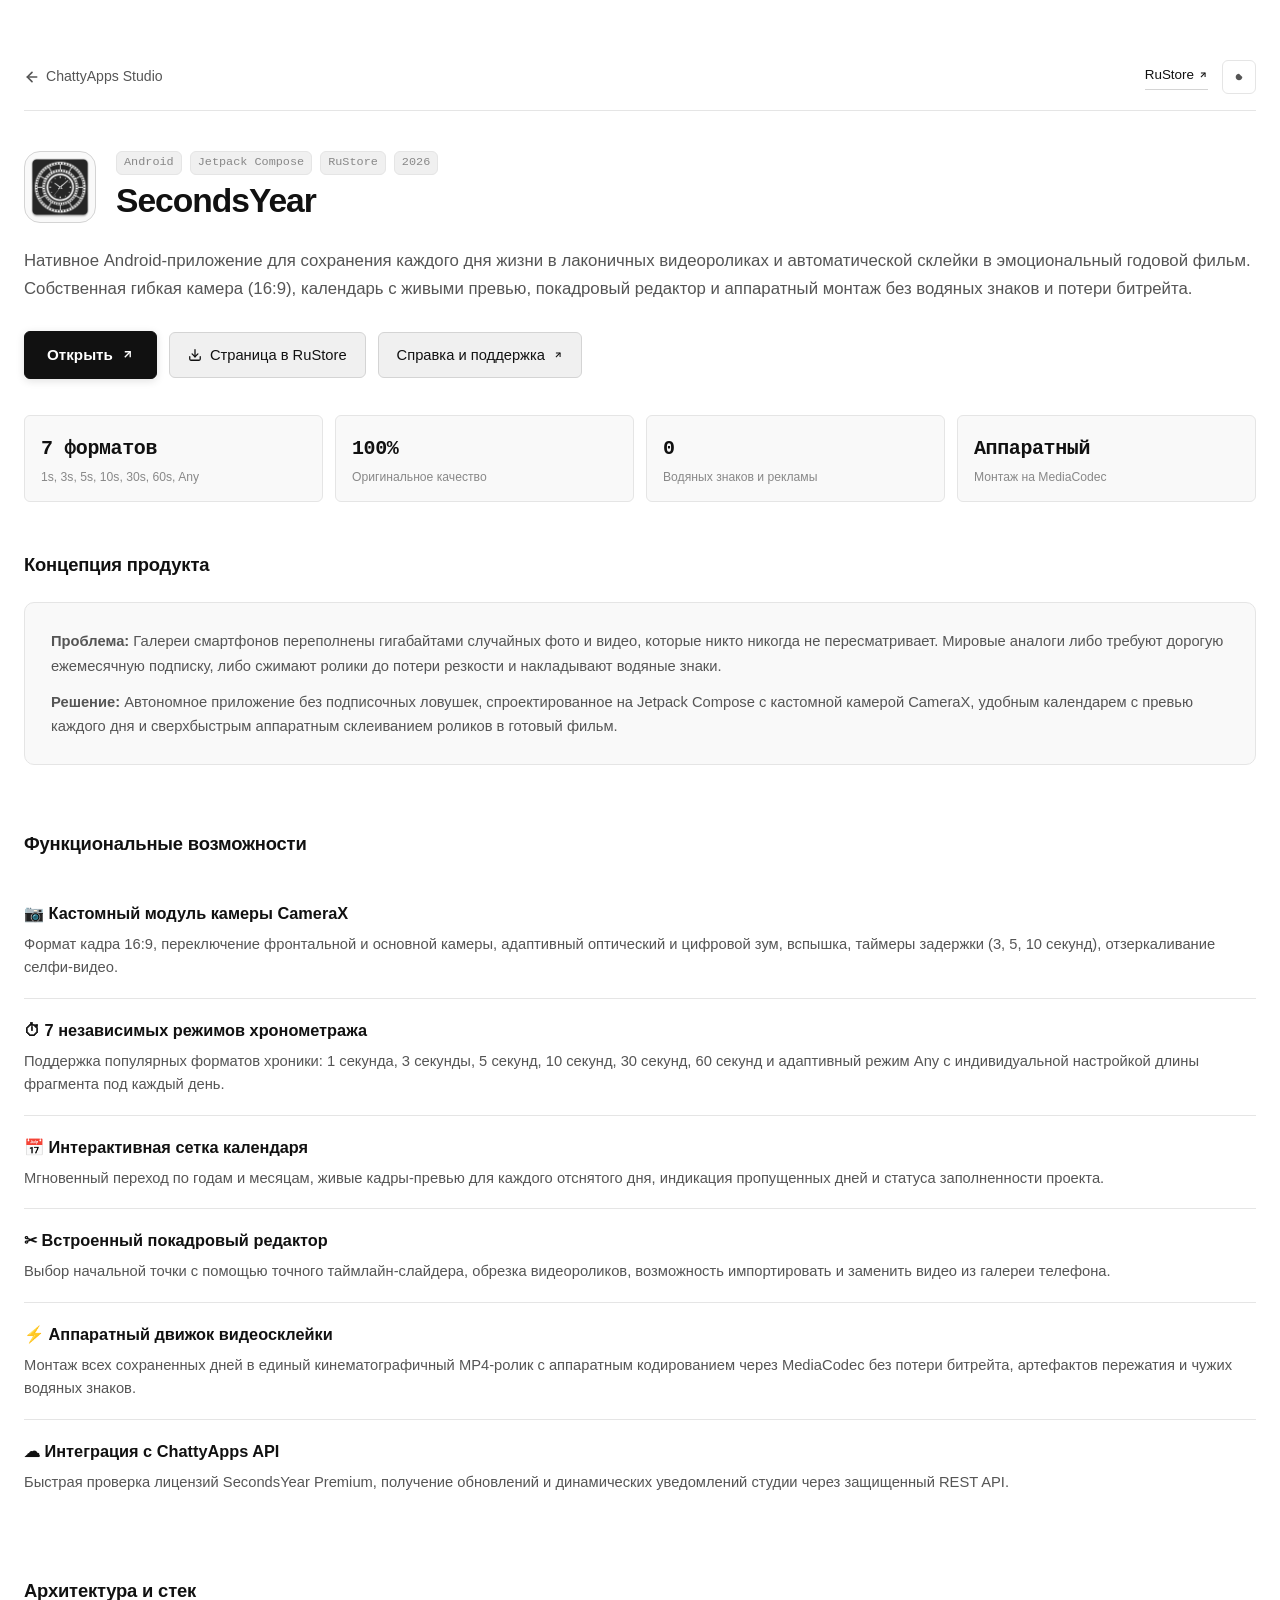
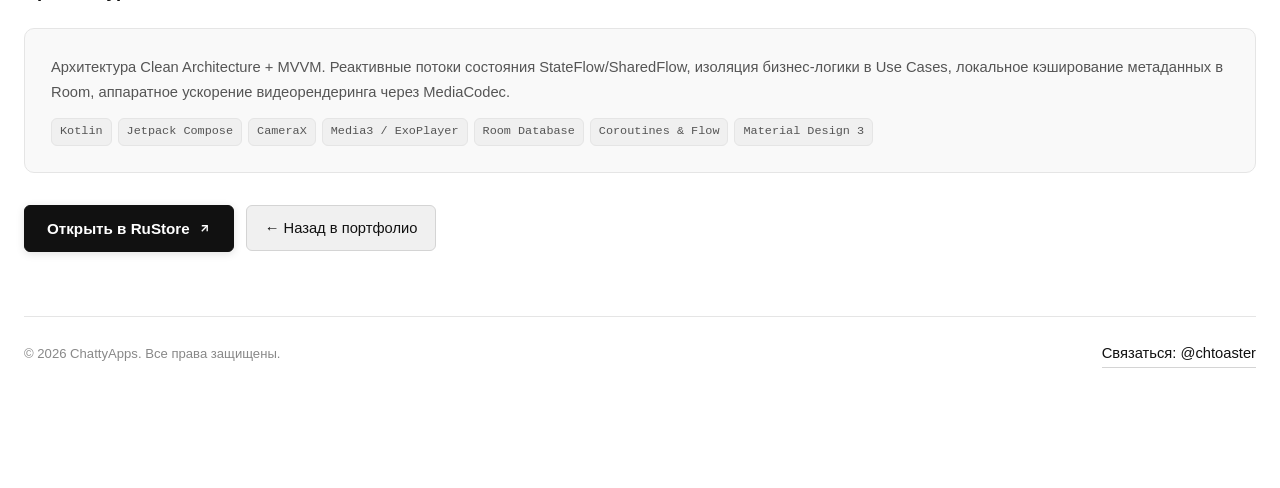
==== secondsyear.html @ 25dd85e8 "feat: create dedicated landing pages with 'Открыть' buttons for all projects" ====
<!DOCTYPE html>
<html lang="ru">
<head>
  <meta charset="UTF-8" />
  <meta name="viewport" content="width=device-width, initial-scale=1.0" />
  <title>SecondsYear — Каждый день в одном памятном видео — ChattyApps</title>
  <meta name="description" content="Нативное Android-приложение на Jetpack Compose для ежедневной видеохроники жизни и автоматического монтажа годовых фильмов без потери качества." />
  <link rel="stylesheet" href="styles.css" />
  <link rel="icon" href="assets/secondsyear-icon.png" type="image/png" />
</head>
<body>
  <div class="container">
    <!-- Navigation -->
    <header class="landing-nav-bar">
      <div class="landing-nav-left">
        <a href="index.html" class="landing-back-link" title="Вернуться в портфолио">
          <svg width="16" height="16" viewBox="0 0 24 24" fill="none" stroke="currentColor" stroke-width="2.5" stroke-linecap="round" stroke-linejoin="round">
            <line x1="19" y1="12" x2="5" y2="12"></line>
            <polyline points="12 19 5 12 12 5"></polyline>
          </svg>
          <span>ChattyApps Studio</span>
        </a>
      </div>

      <div class="header-actions">
        <a href="https://www.rustore.ru/catalog/app/com.chatty.secondsyear" target="_blank" rel="noopener noreferrer" class="link-arrow" style="font-size: 0.84rem;">
          <span>RuStore</span>
          <svg width="10" height="10" viewBox="0 0 24 24" fill="none" stroke="currentColor" stroke-width="2.5"><line x1="7" y1="17" x2="17" y2="7"></line><polyline points="7 7 17 7 17 17"></polyline></svg>
        </a>

        <button id="theme-toggle" class="theme-btn" aria-label="Сменить тему">
          <svg class="sun-icon" viewBox="0 0 24 24">
            <path d="M12 7c-2.76 0-5 2.24-5 5s2.24 5 5 5 5-2.24 5-5-5zM2 13h2c.55 0 1-.45 1-1s-.45-1-1-1H2c-.55 0-1 .45-1 1s.45 1 1 1zm18 0h2c.55 0 1-.45 1-1s-.45-1-1-1h-2c-.55 0-1 .45-1 1s.45 1 1 1zM11 2v2c0 .55.45 1 1 1s1-.45 1-1V2c0-.55-.45-1-1-1s-1 .45-1 1zm0 18v2c0 .55.45 1 1 1s1-.45 1-1v-2c0-.55-.45-1-1-1s-1 .45-1 1zM5.99 4.58c-.39-.39-1.03-.39-1.41 0s-.39 1.03 0 1.41l1.06 1.06c.39.39 1.03.39 1.41 0s.39-1.03 0-1.41L5.99 4.58zm12.37 12.37c-.39-.39-1.03-.39-1.41 0s-.39 1.03 0 1.41l1.06 1.06c.39.39 1.03.39 1.41 0s.39-1.03 0-1.41l-1.06-1.06zm1.06-10.96c.39-.39.39-1.03 0-1.41s-1.03-.39-1.41 0l-1.06 1.06c-.39.39-.39 1.03 0 1.41s1.03.39 1.41 0l1.06-1.06zM7.05 18.36c.39-.39.39-1.03 0-1.41s-1.03-.39-1.41 0l-1.06 1.06c-.39.39-.39 1.03 0 1.41s1.03.39 1.41 0l1.06-1.06z"/>
          </svg>
          <svg class="moon-icon" viewBox="0 0 24 24">
            <path d="M12.3 2a10 10 0 0 0-1.9 20 10 10 0 0 0 9.7-7.6 1 1 0 0 0-1.2-1.2 8 8 0 1 1-7.8-12.4 1 1 0 0 0 1.2-1.2A10 10 0 0 0 12.3 2z"/>
          </svg>
        </button>
      </div>
    </header>

    <!-- Hero -->
    <section class="landing-hero">
      <div class="landing-head">
        <img src="assets/secondsyear-icon.png" alt="SecondsYear" class="landing-app-icon" />
        <div class="landing-title-wrap">
          <div class="landing-meta-tags">
            <span class="project-tag">Android</span>
            <span class="project-tag">Jetpack Compose</span>
            <span class="project-tag">RuStore</span>
            <span class="project-tag">2026</span>
          </div>
          <h1 class="landing-title">SecondsYear</h1>
        </div>
      </div>

      <p class="landing-lead">
        Нативное Android-приложение для сохранения каждого дня жизни в лаконичных видеороликах и автоматической склейки в эмоциональный годовой фильм. Собственная гибкая камера (16:9), календарь с живыми превью, покадровый редактор и аппаратный монтаж без водяных знаков и потери битрейта.
      </p>

      <!-- Primary Action Buttons -->
      <div class="landing-actions">
        <a href="https://www.rustore.ru/catalog/app/com.chatty.secondsyear" target="_blank" rel="noopener noreferrer" class="btn-primary-open">
          <span>Открыть</span>
          <svg width="13" height="13" viewBox="0 0 24 24" fill="none" stroke="currentColor" stroke-width="2.5">
            <line x1="7" y1="17" x2="17" y2="7"></line>
            <polyline points="7 7 17 7 17 17"></polyline>
          </svg>
        </a>

        <a href="https://www.rustore.ru/catalog/app/com.chatty.secondsyear" target="_blank" rel="noopener noreferrer" class="btn-secondary-action">
          <svg width="14" height="14" viewBox="0 0 24 24" fill="none" stroke="currentColor" stroke-width="2.2" stroke-linecap="round" stroke-linejoin="round">
            <path d="M21 15v4a2 2 0 0 1-2 2H5a2 2 0 0 1-2-2v-4"></path>
            <polyline points="7 10 12 15 17 10"></polyline>
            <line x1="12" y1="15" x2="12" y2="3"></line>
          </svg>
          <span>Страница в RuStore</span>
        </a>

        <a href="https://t.me/chattyappsbot" target="_blank" rel="noopener noreferrer" class="btn-secondary-action">
          <span>Справка и поддержка</span>
          <svg width="10" height="10" viewBox="0 0 24 24" fill="none" stroke="currentColor" stroke-width="2.5"><line x1="7" y1="17" x2="17" y2="7"></line><polyline points="7 7 17 7 17 17"></polyline></svg>
        </a>
      </div>

      <!-- Quick Metrics -->
      <div class="metrics-grid">
        <div class="metric-card">
          <span class="metric-val">7 форматов</span>
          <span class="metric-lbl">1s, 3s, 5s, 10s, 30s, 60s, Any</span>
        </div>
        <div class="metric-card">
          <span class="metric-val">100%</span>
          <span class="metric-lbl">Оригинальное качество</span>
        </div>
        <div class="metric-card">
          <span class="metric-val">0</span>
          <span class="metric-lbl">Водяных знаков и рекламы</span>
        </div>
        <div class="metric-card">
          <span class="metric-val">Аппаратный</span>
          <span class="metric-lbl">Монтаж на MediaCodec</span>
        </div>
      </div>
    </section>

    <!-- Problem & Solution -->
    <section class="section">
      <div class="section-head">
        <h2 class="section-title">Концепция продукта</h2>
      </div>

      <div class="contact-box" style="margin-bottom: 24px;">
        <p class="drawer-text" style="margin-bottom: 12px;">
          <strong>Проблема:</strong> Галереи смартфонов переполнены гигабайтами случайных фото и видео, которые никто никогда не пересматривает. Мировые аналоги либо требуют дорогую ежемесячную подписку, либо сжимают ролики до потери резкости и накладывают водяные знаки.
        </p>
        <p class="drawer-text">
          <strong>Решение:</strong> Автономное приложение без подписочных ловушек, спроектированное на Jetpack Compose с кастомной камерой CameraX, удобным календарем с превью каждого дня и сверхбыстрым аппаратным склеиванием роликов в готовый фильм.
        </p>
      </div>
    </section>

    <!-- Key Features -->
    <section class="section">
      <div class="section-head">
        <h2 class="section-title">Функциональные возможности</h2>
      </div>

      <div>
        <div class="landing-feature-item">
          <div class="landing-feature-title">
            <span>📷 Кастомный модуль камеры CameraX</span>
          </div>
          <p class="landing-feature-desc">
            Формат кадра 16:9, переключение фронтальной и основной камеры, адаптивный оптический и цифровой зум, вспышка, таймеры задержки (3, 5, 10 секунд), отзеркаливание селфи-видео.
          </p>
        </div>

        <div class="landing-feature-item">
          <div class="landing-feature-title">
            <span>⏱ 7 независимых режимов хронометража</span>
          </div>
          <p class="landing-feature-desc">
            Поддержка популярных форматов хроники: 1 секунда, 3 секунды, 5 секунд, 10 секунд, 30 секунд, 60 секунд и адаптивный режим Any с индивидуальной настройкой длины фрагмента под каждый день.
          </p>
        </div>

        <div class="landing-feature-item">
          <div class="landing-feature-title">
            <span>📅 Интерактивная сетка календаря</span>
          </div>
          <p class="landing-feature-desc">
            Мгновенный переход по годам и месяцам, живые кадры-превью для каждого отснятого дня, индикация пропущенных дней и статуса заполненности проекта.
          </p>
        </div>

        <div class="landing-feature-item">
          <div class="landing-feature-title">
            <span>✂ Встроенный покадровый редактор</span>
          </div>
          <p class="landing-feature-desc">
            Выбор начальной точки с помощью точного таймлайн-слайдера, обрезка видеороликов, возможность импортировать и заменить видео из галереи телефона.
          </p>
        </div>

        <div class="landing-feature-item">
          <div class="landing-feature-title">
            <span>⚡ Аппаратный движок видеосклейки</span>
          </div>
          <p class="landing-feature-desc">
            Монтаж всех сохраненных дней в единый кинематографичный MP4-ролик с аппаратным кодированием через MediaCodec без потери битрейта, артефактов пережатия и чужих водяных знаков.
          </p>
        </div>

        <div class="landing-feature-item">
          <div class="landing-feature-title">
            <span>☁ Интеграция с ChattyApps API</span>
          </div>
          <p class="landing-feature-desc">
            Быстрая проверка лицензий SecondsYear Premium, получение обновлений и динамических уведомлений студии через защищенный REST API.
          </p>
        </div>
      </div>
    </section>

    <!-- Architecture & Tech Stack -->
    <section class="section">
      <div class="section-head">
        <h2 class="section-title">Архитектура и стек</h2>
      </div>

      <div class="contact-box" style="margin-bottom: 24px;">
        <p class="drawer-text" style="margin-bottom: 14px;">
          Архитектура Clean Architecture + MVVM. Реактивные потоки состояния StateFlow/SharedFlow, изоляция бизнес-логики в Use Cases, локальное кэширование метаданных в Room, аппаратное ускорение видеорендеринга через MediaCodec.
        </p>

        <div class="drawer-stack">
          <span class="stack-pill">Kotlin</span>
          <span class="stack-pill">Jetpack Compose</span>
          <span class="stack-pill">CameraX</span>
          <span class="stack-pill">Media3 / ExoPlayer</span>
          <span class="stack-pill">Room Database</span>
          <span class="stack-pill">Coroutines & Flow</span>
          <span class="stack-pill">Material Design 3</span>
        </div>
      </div>

      <!-- Action Buttons Bottom -->
      <div class="landing-actions" style="margin-top: 32px;">
        <a href="https://www.rustore.ru/catalog/app/com.chatty.secondsyear" target="_blank" rel="noopener noreferrer" class="btn-primary-open">
          <span>Открыть в RuStore</span>
          <svg width="13" height="13" viewBox="0 0 24 24" fill="none" stroke="currentColor" stroke-width="2.5"><line x1="7" y1="17" x2="17" y2="7"></line><polyline points="7 7 17 7 17 17"></polyline></svg>
        </a>

        <a href="index.html" class="btn-secondary-action">
          <span>← Назад в портфолио</span>
        </a>
      </div>
    </section>

    <!-- Footer -->
    <footer class="site-footer">
      <div>
        <span>© 2026 ChattyApps. Все права защищены.</span>
      </div>
      <div>
        <a href="https://t.me/chtoaster" target="_blank" rel="noopener noreferrer" class="link-arrow">
          <span>Связаться: @chtoaster</span>
        </a>
      </div>
    </footer>
  </div>

  <script src="script.js"></script>
</body>
</html>
---- styles.css ----
/* ==========================================================================
   ChattyApps — Minimalist Engineering Portfolio
   Clean, typography-focused, craft-driven design
   ========================================================================== */

:root {
  /* Dark Mode (Default) - Pure Monochrome & Subtlety */
  --bg-body: #000000;
  --bg-surface: #0a0a0a;
  --bg-surface-hover: #141414;
  --bg-surface-active: #1c1c1c;
  --bg-badge: #141414;

  --border-subtle: #1c1c1c;
  --border-medium: #282828;
  --border-active: #404040;

  --text-primary: #ededed;
  --text-secondary: #8e8e8e;
  --text-muted: #5a5a5a;
  --text-link: #ffffff;

  --accent-green: #22c55e;
  --accent-blue: #3b82f6;

  --font-sans: 'Inter', -apple-system, BlinkMacSystemFont, 'Segoe UI', Roboto, Helvetica, Arial, sans-serif;
  --font-mono: 'JetBrains Mono', 'Fira Code', Consolas, monospace;

  --radius-sm: 6px;
  --radius-md: 10px;
  --radius-lg: 16px;
  --radius-full: 9999px;

  --content-max-width: 740px;
  --transition: 0.18s ease;
}

/* Light Mode */
body.light-theme {
  --bg-body: #ffffff;
  --bg-surface: #f9f9f9;
  --bg-surface-hover: #f1f1f1;
  --bg-surface-active: #e8e8e8;
  --bg-badge: #f0f0f0;

  --border-subtle: #e5e5e5;
  --border-medium: #d4d4d4;
  --border-active: #a3a3a3;

  --text-primary: #111111;
  --text-secondary: #555555;
  --text-muted: #888888;
  --text-link: #000000;
}

/* ==========================================================================
   Base
   ========================================================================== */

*, *::before, *::after {
  box-sizing: border-box;
  margin: 0;
  padding: 0;
}

html {
  font-size: 16px;
  scroll-behavior: smooth;
  -webkit-font-smoothing: antialiased;
  -moz-osx-font-smoothing: grayscale;
}

body {
  font-family: var(--font-sans);
  background-color: var(--bg-body);
  color: var(--text-primary);
  line-height: 1.65;
  padding: 60px 24px 120px 24px;
  transition: background-color var(--transition), color var(--transition);
}

.wrapper {
  max-width: var(--content-max-width);
  margin: 0 auto;
}

a {
  color: inherit;
  text-decoration: none;
  transition: color var(--transition), opacity var(--transition);
}

/* ==========================================================================
   Header
   ========================================================================== */

.site-header {
  display: flex;
  align-items: center;
  justify-content: space-between;
  margin-bottom: 56px;
  padding-bottom: 24px;
  border-bottom: 1px solid var(--border-subtle);
}

.brand {
  display: flex;
  align-items: center;
  gap: 12px;
}

.brand-icon {
  width: 32px;
  height: 32px;
  border-radius: var(--radius-sm);
  display: flex;
  align-items: center;
  justify-content: center;
}

.brand-icon img, .brand-icon svg {
  width: 100%;
  height: 100%;
}

.brand-name {
  font-weight: 600;
  font-size: 1.05rem;
  letter-spacing: -0.01em;
}

.header-actions {
  display: flex;
  align-items: center;
  gap: 14px;
}

.status-pill {
  display: inline-flex;
  align-items: center;
  gap: 7px;
  font-size: 0.8rem;
  color: var(--text-secondary);
  background: var(--bg-surface);
  border: 1px solid var(--border-subtle);
  padding: 4px 11px;
  border-radius: var(--radius-full);
}

.status-dot {
  width: 6px;
  height: 6px;
  border-radius: 50%;
  background-color: var(--accent-green);
  box-shadow: 0 0 8px rgba(34, 197, 94, 0.6);
}

.theme-btn {
  background: transparent;
  border: 1px solid var(--border-subtle);
  border-radius: var(--radius-sm);
  width: 34px;
  height: 34px;
  display: flex;
  align-items: center;
  justify-content: center;
  cursor: pointer;
  color: var(--text-secondary);
  transition: all var(--transition);
}

.theme-btn:hover {
  color: var(--text-primary);
  border-color: var(--border-medium);
  background: var(--bg-surface);
}

.theme-btn svg {
  width: 16px;
  height: 16px;
  fill: currentColor;
}

.sun-icon { display: none; }
.moon-icon { display: block; }
body.light-theme .sun-icon { display: block; }
body.light-theme .moon-icon { display: none; }

/* ==========================================================================
   Hero / Intro
   ========================================================================== */

.hero {
  margin-bottom: 56px;
}

.hero-title {
  font-size: 1.85rem;
  font-weight: 600;
  letter-spacing: -0.03em;
  line-height: 1.3;
  margin-bottom: 18px;
  color: var(--text-primary);
}

.hero-bio {
  font-size: 1.02rem;
  color: var(--text-secondary);
  line-height: 1.7;
  margin-bottom: 24px;
}

.hero-links {
  display: flex;
  align-items: center;
  gap: 18px;
  flex-wrap: wrap;
}

.link-arrow {
  display: inline-flex;
  align-items: center;
  gap: 4px;
  font-size: 0.92rem;
  font-weight: 500;
  color: var(--text-primary);
  padding-bottom: 2px;
  border-bottom: 1px solid var(--border-medium);
  transition: all var(--transition);
}

.link-arrow:hover {
  border-bottom-color: var(--text-primary);
  color: var(--text-link);
}

.link-arrow svg {
  transition: transform var(--transition);
}

.link-arrow:hover svg {
  transform: translate(2px, -2px);
}

/* ==========================================================================
   Section Headers & Tabs
   ========================================================================== */

.section {
  margin-bottom: 64px;
}

.section-head {
  display: flex;
  align-items: baseline;
  justify-content: space-between;
  margin-bottom: 22px;
}

.section-title {
  font-size: 1.15rem;
  font-weight: 600;
  letter-spacing: -0.01em;
  color: var(--text-primary);
}

.filter-group {
  display: flex;
  gap: 6px;
  flex-wrap: wrap;
}

.filter-btn {
  background: transparent;
  border: 1px solid transparent;
  color: var(--text-muted);
  font-size: 0.8rem;
  font-weight: 500;
  padding: 4px 10px;
  border-radius: var(--radius-sm);
  cursor: pointer;
  transition: all var(--transition);
}

.filter-btn:hover {
  color: var(--text-secondary);
}

.filter-btn.active {
  color: var(--text-primary);
  background: var(--bg-surface);
  border-color: var(--border-subtle);
}

/* ==========================================================================
   Projects List
   ========================================================================== */

.projects-list {
  display: flex;
  flex-direction: column;
  gap: 12px;
}

.project-item {
  background: var(--bg-surface);
  border: 1px solid var(--border-subtle);
  border-radius: var(--radius-md);
  transition: all var(--transition);
  overflow: hidden;
}

.project-item:hover {
  border-color: var(--border-medium);
  background: var(--bg-surface-hover);
}

.project-item.expanded {
  border-color: var(--border-active);
}

/* Project Header / Row */
.project-row {
  padding: 18px 22px;
  display: flex;
  align-items: center;
  justify-content: space-between;
  cursor: pointer;
  user-select: none;
  gap: 16px;
}

.project-leading {
  display: flex;
  align-items: center;
  gap: 16px;
  flex: 1;
  min-width: 0;
}

.project-avatar {
  width: 44px;
  height: 44px;
  border-radius: var(--radius-sm);
  background: var(--bg-badge);
  border: 1px solid var(--border-subtle);
  display: flex;
  align-items: center;
  justify-content: center;
  flex-shrink: 0;
  overflow: hidden;
  transition: transform var(--transition), border-color var(--transition);
}

.project-item:hover .project-avatar {
  border-color: var(--border-medium);
  transform: scale(1.04);
}

.project-avatar img {
  width: 100%;
  height: 100%;
  object-fit: contain;
  display: block;
}

.project-info {
  display: flex;
  flex-direction: column;
  gap: 4px;
  min-width: 0;
}

.project-meta-line {
  display: flex;
  align-items: center;
  gap: 10px;
}

.project-title {
  font-size: 1.08rem;
  font-weight: 600;
  color: var(--text-primary);
  letter-spacing: -0.01em;
}

.project-tag {
  font-size: 0.74rem;
  font-family: var(--font-mono);
  color: var(--text-muted);
  background: var(--bg-badge);
  border: 1px solid var(--border-subtle);
  padding: 1px 7px;
  border-radius: var(--radius-sm);
}

.project-desc-short {
  font-size: 0.9rem;
  color: var(--text-secondary);
  line-height: 1.5;
}

.project-row-actions {
  display: flex;
  align-items: center;
  gap: 10px;
  flex-shrink: 0;
}

.action-btn-group {
  display: inline-flex;
  align-items: center;
  gap: 8px;
  flex-wrap: wrap;
}

.action-btn-group.is-disabled {
  cursor: not-allowed;
}

.btn-view {
  display: inline-flex;
  align-items: center;
  gap: 5px;
  font-size: 0.8rem;
  font-weight: 500;
  font-family: inherit;
  color: var(--text-primary);
  background: var(--bg-badge);
  border: 1px solid var(--border-medium);
  padding: 5px 12px;
  border-radius: var(--radius-sm);
  transition: all var(--transition);
  white-space: nowrap;
  text-decoration: none;
}

.btn-view:hover {
  background: var(--text-primary);
  color: var(--bg-body);
  border-color: var(--text-primary);
}

.btn-view.is-disabled {
  opacity: 0.45;
  cursor: not-allowed;
  pointer-events: none;
  background: var(--bg-badge);
  color: var(--text-muted);
  border-color: var(--border-subtle);
  transform: none !important;
}

.badge-unavailable {
  display: inline-flex;
  align-items: center;
  gap: 5px;
  font-size: 0.72rem;
  font-family: var(--font-mono);
  color: var(--text-muted);
  background: var(--bg-surface);
  border: 1px solid var(--border-subtle);
  padding: 3px 8px;
  border-radius: var(--radius-sm);
  white-space: nowrap;
  letter-spacing: -0.01em;
  user-select: none;
}

.badge-unavailable::before {
  content: '';
  display: inline-block;
  width: 5px;
  height: 5px;
  border-radius: 50%;
  background: var(--text-muted);
  opacity: 0.6;
}

.btn-view-code {
  display: inline-flex;
  align-items: center;
  gap: 5px;
  font-size: 0.8rem;
  font-weight: 500;
  color: var(--text-secondary);
  background: transparent;
  border: 1px solid var(--border-subtle);
  padding: 5px 10px;
  border-radius: var(--radius-sm);
  transition: all var(--transition);
  white-space: nowrap;
}

.btn-view-code:hover {
  color: var(--text-primary);
  border-color: var(--border-medium);
  background: var(--bg-surface-hover);
}

.project-expand-icon {
  width: 28px;
  height: 28px;
  border-radius: var(--radius-sm);
  display: flex;
  align-items: center;
  justify-content: center;
  color: var(--text-muted);
  flex-shrink: 0;
  transition: transform var(--transition), color var(--transition);
}

.project-item:hover .project-expand-icon {
  color: var(--text-primary);
}

.project-item.expanded .project-expand-icon {
  transform: rotate(180deg);
  color: var(--text-primary);
}

/* Expanded Details Drawer */
.project-drawer {
  max-height: 0;
  overflow: hidden;
  transition: max-height 0.35s cubic-bezier(0.4, 0, 0.2, 1);
  border-top: 1px solid transparent;
}

.project-item.expanded .project-drawer {
  border-top-color: var(--border-subtle);
}

.drawer-content {
  padding: 24px 22px 26px 22px;
  display: flex;
  flex-direction: column;
  gap: 20px;
}

.drawer-head-box {
  display: flex;
  align-items: center;
  gap: 14px;
  padding-bottom: 16px;
  border-bottom: 1px solid var(--border-subtle);
}

.drawer-avatar {
  width: 44px;
  height: 44px;
  border-radius: var(--radius-sm);
  background: var(--bg-badge);
  border: 1px solid var(--border-subtle);
  display: flex;
  align-items: center;
  justify-content: center;
  flex-shrink: 0;
  overflow: hidden;
}

.drawer-avatar img {
  width: 100%;
  height: 100%;
  object-fit: contain;
  display: block;
}

.drawer-head-title {
  font-size: 1.12rem;
  font-weight: 600;
  color: var(--text-primary);
  letter-spacing: -0.01em;
  margin-bottom: 3px;
}

.drawer-head-meta {
  font-size: 0.78rem;
  color: var(--text-muted);
}

.drawer-section-title {
  font-size: 0.78rem;
  text-transform: uppercase;
  letter-spacing: 0.06em;
  color: var(--text-muted);
  margin-bottom: 8px;
  font-weight: 600;
}

.drawer-text {
  font-size: 0.92rem;
  color: var(--text-secondary);
  line-height: 1.65;
}

.drawer-features {
  list-style: none;
  display: flex;
  flex-direction: column;
  gap: 8px;
}

.drawer-features li {
  font-size: 0.88rem;
  color: var(--text-secondary);
  line-height: 1.55;
  position: relative;
  padding-left: 16px;
}

.drawer-features li::before {
  content: '–';
  position: absolute;
  left: 0;
  color: var(--text-muted);
}

.drawer-stack {
  display: flex;
  flex-wrap: wrap;
  gap: 6px;
}

.stack-pill {
  font-family: var(--font-mono);
  font-size: 0.74rem;
  color: var(--text-secondary);
  background: var(--bg-badge);
  border: 1px solid var(--border-subtle);
  padding: 3px 8px;
  border-radius: var(--radius-sm);
}

.drawer-footer {
  display: flex;
  align-items: center;
  justify-content: space-between;
  padding-top: 18px;
  border-top: 1px solid var(--border-subtle);
  gap: 14px;
  flex-wrap: wrap;
}

.drawer-actions-left {
  display: flex;
  align-items: center;
  gap: 10px;
  flex-wrap: wrap;
}

.drawer-unavailable-group {
  display: inline-flex;
  align-items: center;
  gap: 10px;
  cursor: not-allowed;
  flex-wrap: wrap;
}

.drawer-btn-view {
  display: inline-flex;
  align-items: center;
  gap: 5px;
  font-size: 0.84rem;
  font-weight: 600;
  font-family: inherit;
  color: var(--bg-body);
  background: var(--text-primary);
  border: 1px solid var(--text-primary);
  padding: 6px 14px;
  border-radius: var(--radius-sm);
  transition: all var(--transition);
  text-decoration: none;
}

.drawer-btn-view:hover {
  opacity: 0.88;
  transform: translateY(-1px);
}

.drawer-btn-view.is-disabled {
  opacity: 0.45;
  cursor: not-allowed;
  pointer-events: none;
  background: var(--bg-badge);
  color: var(--text-muted);
  border: 1px solid var(--border-subtle);
  transform: none !important;
}

.drawer-btn-github {
  display: inline-flex;
  align-items: center;
  gap: 6px;
  font-size: 0.84rem;
  font-weight: 500;
  color: var(--text-primary);
  background: var(--bg-badge);
  border: 1px solid var(--border-medium);
  padding: 6px 13px;
  border-radius: var(--radius-sm);
  transition: all var(--transition);
}

.drawer-btn-github:hover {
  border-color: var(--text-primary);
  background: var(--bg-surface-hover);
}

.drawer-nda-badge {
  display: inline-flex;
  align-items: center;
  gap: 6px;
  font-size: 0.78rem;
  color: var(--text-muted);
  font-family: var(--font-mono);
}

.drawer-cta {
  display: inline-flex;
  align-items: center;
  gap: 6px;
  color: var(--text-primary);
  font-weight: 500;
  font-size: 0.86rem;
  transition: opacity var(--transition);
}

.drawer-cta:hover {
  opacity: 0.75;
}

/* ==========================================================================
   Stack & Competencies
   ========================================================================== */

.stack-grid {
  display: grid;
  grid-template-columns: repeat(2, 1fr);
  gap: 16px;
}

.stack-group {
  background: var(--bg-surface);
  border: 1px solid var(--border-subtle);
  border-radius: var(--radius-md);
  padding: 20px;
}

.stack-group-title {
  font-size: 0.82rem;
  text-transform: uppercase;
  letter-spacing: 0.05em;
  color: var(--text-muted);
  margin-bottom: 12px;
  font-weight: 600;
}

.stack-items-list {
  display: flex;
  flex-wrap: wrap;
  gap: 6px;
}

/* ==========================================================================
   Contact / Footer
   ========================================================================== */

.contact-box {
  background: var(--bg-surface);
  border: 1px solid var(--border-subtle);
  border-radius: var(--radius-md);
  padding: 26px;
  margin-bottom: 48px;
}

.contact-text {
  font-size: 0.98rem;
  color: var(--text-secondary);
  margin-bottom: 18px;
  line-height: 1.6;
}

.contact-actions {
  display: flex;
  gap: 20px;
  flex-wrap: wrap;
}

.site-footer {
  display: flex;
  align-items: center;
  justify-content: space-between;
  padding-top: 24px;
  border-top: 1px solid var(--border-subtle);
  font-size: 0.82rem;
  color: var(--text-muted);
}

/* ==========================================================================
   Project Landing Pages (e.g. yttvaf.html)
   ========================================================================== */

.landing-nav-bar {
  display: flex;
  align-items: center;
  justify-content: space-between;
  margin-bottom: 40px;
  padding-bottom: 16px;
  border-bottom: 1px solid var(--border-subtle);
}

.landing-nav-left {
  display: flex;
  align-items: center;
  gap: 14px;
}

.landing-back-link {
  display: inline-flex;
  align-items: center;
  gap: 6px;
  font-size: 0.88rem;
  font-weight: 500;
  color: var(--text-secondary);
  transition: color var(--transition);
  text-decoration: none;
}

.landing-back-link:hover {
  color: var(--text-primary);
}

.landing-hero {
  margin-bottom: 48px;
}

.landing-head {
  display: flex;
  align-items: flex-start;
  gap: 20px;
  margin-bottom: 24px;
}

.landing-app-icon {
  width: 72px;
  height: 72px;
  border-radius: 16px;
  border: 1px solid var(--border-medium);
  background: var(--bg-surface);
  box-shadow: var(--shadow-sm);
  flex-shrink: 0;
  object-fit: contain;
}

.landing-title-wrap {
  display: flex;
  flex-direction: column;
  gap: 6px;
}

.landing-meta-tags {
  display: flex;
  align-items: center;
  gap: 8px;
  flex-wrap: wrap;
}

.landing-title {
  font-size: 2.1rem;
  font-weight: 700;
  letter-spacing: -0.03em;
  color: var(--text-primary);
  line-height: 1.2;
}

.landing-lead {
  font-size: 1.05rem;
  line-height: 1.68;
  color: var(--text-secondary);
  margin-bottom: 28px;
}

.landing-actions {
  display: flex;
  align-items: center;
  gap: 12px;
  flex-wrap: wrap;
  margin-bottom: 36px;
}

.btn-primary-open {
  display: inline-flex;
  align-items: center;
  gap: 8px;
  font-size: 0.95rem;
  font-weight: 600;
  color: var(--bg-body);
  background: var(--text-primary);
  border: 1px solid var(--text-primary);
  padding: 10px 22px;
  border-radius: var(--radius-sm);
  transition: all var(--transition);
  text-decoration: none;
  box-shadow: 0 2px 8px rgba(0, 0, 0, 0.12);
}

.btn-primary-open:hover {
  opacity: 0.9;
  transform: translateY(-1px);
}

.btn-secondary-action {
  display: inline-flex;
  align-items: center;
  gap: 8px;
  font-size: 0.92rem;
  font-weight: 500;
  color: var(--text-primary);
  background: var(--bg-badge);
  border: 1px solid var(--border-medium);
  padding: 10px 18px;
  border-radius: var(--radius-sm);
  transition: all var(--transition);
  text-decoration: none;
}

.btn-secondary-action:hover {
  background: var(--bg-surface-hover);
  border-color: var(--text-primary);
  transform: translateY(-1px);
}

.landing-media-box {
  background: var(--bg-surface);
  border: 1px solid var(--border-subtle);
  border-radius: var(--radius-md);
  overflow: hidden;
  margin-bottom: 48px;
  box-shadow: var(--shadow-sm);
}

.landing-media-box img {
  width: 100%;
  height: auto;
  display: block;
  border-bottom: 1px solid var(--border-subtle);
}

.landing-media-caption {
  padding: 12px 18px;
  font-size: 0.82rem;
  color: var(--text-muted);
  font-family: var(--font-mono);
  display: flex;
  align-items: center;
  justify-content: space-between;
  background: var(--bg-surface);
}

.metrics-grid {
  display: grid;
  grid-template-columns: repeat(4, 1fr);
  gap: 12px;
  margin-bottom: 48px;
}

.metric-card {
  background: var(--bg-surface);
  border: 1px solid var(--border-subtle);
  border-radius: var(--radius-sm);
  padding: 16px;
  display: flex;
  flex-direction: column;
  gap: 4px;
}

.metric-val {
  font-size: 1.25rem;
  font-weight: 700;
  letter-spacing: -0.02em;
  color: var(--text-primary);
  font-family: var(--font-mono);
}

.metric-lbl {
  font-size: 0.76rem;
  color: var(--text-muted);
  line-height: 1.35;
}

.landing-feature-item {
  padding: 18px 0;
  border-bottom: 1px solid var(--border-subtle);
}

.landing-feature-item:last-child {
  border-bottom: none;
}

.landing-feature-title {
  font-size: 1.02rem;
  font-weight: 600;
  color: var(--text-primary);
  margin-bottom: 6px;
  display: flex;
  align-items: center;
  gap: 8px;
}

.landing-feature-desc {
  font-size: 0.92rem;
  color: var(--text-secondary);
  line-height: 1.6;
}

.landing-table-wrap {
  width: 100%;
  overflow-x: auto;
  margin-bottom: 32px;
  border: 1px solid var(--border-subtle);
  border-radius: var(--radius-sm);
}

.landing-table {
  width: 100%;
  border-collapse: collapse;
  font-size: 0.88rem;
  text-align: left;
}

.landing-table th {
  background: var(--bg-badge);
  font-family: var(--font-mono);
  font-size: 0.75rem;
  text-transform: uppercase;
  letter-spacing: 0.05em;
  color: var(--text-muted);
  padding: 12px 16px;
  border-bottom: 1px solid var(--border-subtle);
}

.landing-table td {
  padding: 12px 16px;
  border-bottom: 1px solid var(--border-subtle);
  color: var(--text-secondary);
}

.landing-table tr:last-child td {
  border-bottom: none;
}

.kbd-tag {
  display: inline-block;
  padding: 3px 8px;
  font-family: var(--font-mono);
  font-size: 0.78rem;
  font-weight: 600;
  color: var(--text-primary);
  background: var(--bg-surface);
  border: 1px solid var(--border-medium);
  border-radius: 4px;
  box-shadow: 0 1px 1px rgba(0, 0, 0, 0.08);
}

.steps-list {
  display: flex;
  flex-direction: column;
  gap: 16px;
  margin-bottom: 40px;
}

.step-card {
  display: flex;
  align-items: flex-start;
  gap: 14px;
  background: var(--bg-surface);
  border: 1px solid var(--border-subtle);
  border-radius: var(--radius-sm);
  padding: 16px;
}

.step-num {
  width: 28px;
  height: 28px;
  border-radius: 50%;
  background: var(--bg-badge);
  border: 1px solid var(--border-medium);
  color: var(--text-primary);
  display: flex;
  align-items: center;
  justify-content: center;
  font-size: 0.85rem;
  font-weight: 600;
  flex-shrink: 0;
  font-family: var(--font-mono);
}

.step-content {
  display: flex;
  flex-direction: column;
  gap: 4px;
}

.step-title {
  font-size: 0.95rem;
  font-weight: 600;
  color: var(--text-primary);
}

.step-desc {
  font-size: 0.88rem;
  color: var(--text-secondary);
  line-height: 1.55;
}

/* Responsive */
@media (max-width: 600px) {
  body {
    padding: 36px 16px 80px 16px;
  }
  .hero-title {
    font-size: 1.55rem;
  }
  .stack-grid {
    grid-template-columns: 1fr;
  }
  .project-row {
    padding: 16px;
    flex-direction: column;
    align-items: flex-start;
    gap: 12px;
  }
  .project-row-actions {
    width: 100%;
    justify-content: flex-start;
    gap: 8px;
  }
  .project-expand-icon {
    margin-left: auto;
  }
  .drawer-content {
    padding: 18px 16px;
  }
  .drawer-footer {
    flex-direction: column;
    align-items: flex-start;
    gap: 12px;
  }
  .drawer-actions-left {
    width: 100%;
  }
  .landing-title {
    font-size: 1.65rem;
  }
  .landing-head {
    flex-direction: column;
    gap: 14px;
  }
  .metrics-grid {
    grid-template-columns: repeat(2, 1fr);
  }
}
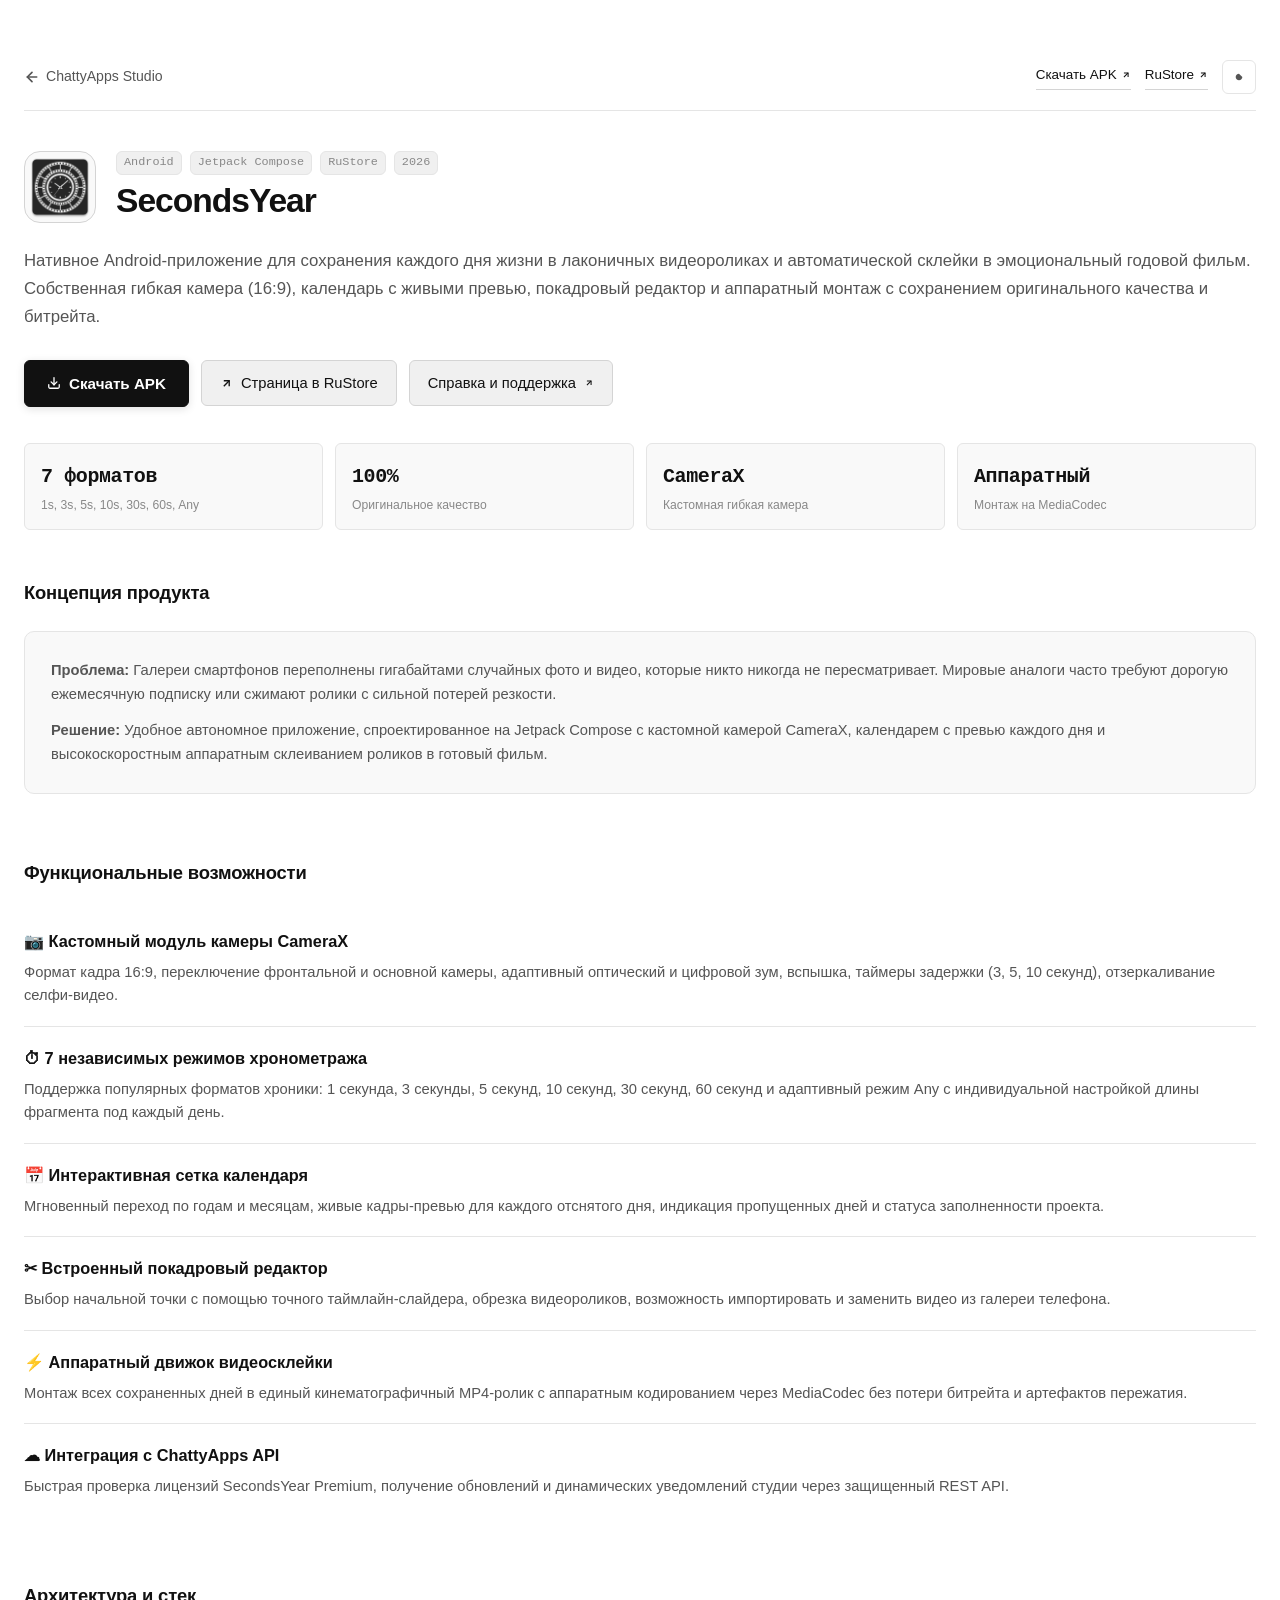
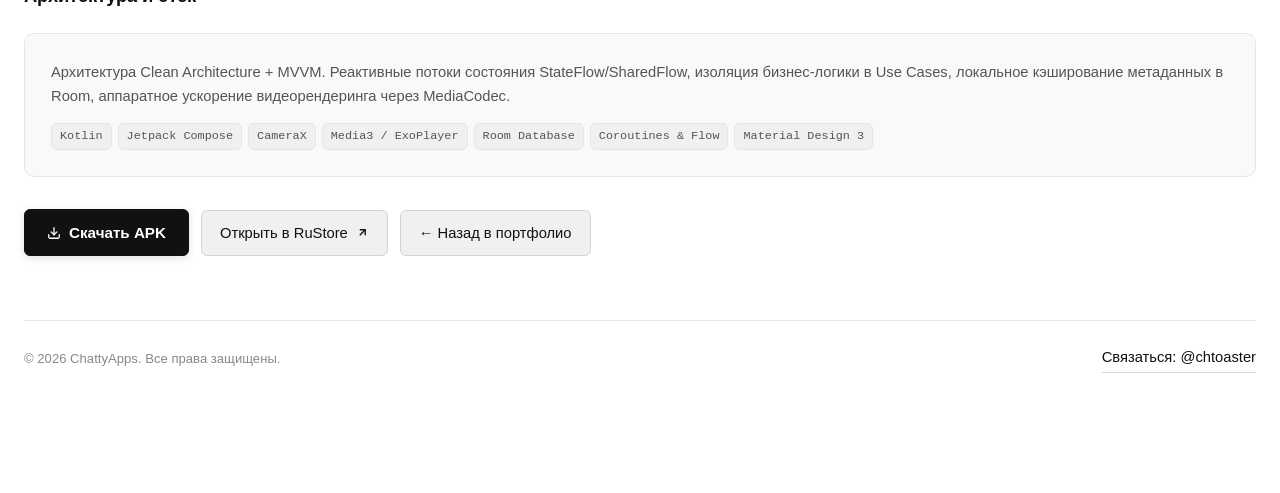
==== commit 9299317b: "Add SecondsYear APK download links Add the SecondsYear 2.0.0 APK link to the project data, README, p" ====
--- a/secondsyear.html
+++ b/secondsyear.html
@@ -23,6 +23,11 @@
       </div>
 
       <div class="header-actions">
+        <a href="https://github.com/chattytoaster/releases/releases/download/sy-2.0.0/SecondsYear-2.0.0.apk" target="_blank" rel="noopener noreferrer" class="link-arrow" style="font-size: 0.84rem;">
+          <span>Скачать APK</span>
+          <svg width="10" height="10" viewBox="0 0 24 24" fill="none" stroke="currentColor" stroke-width="2.5"><line x1="7" y1="17" x2="17" y2="7"></line><polyline points="7 7 17 7 17 17"></polyline></svg>
+        </a>
+
         <a href="https://www.rustore.ru/catalog/app/com.chatty.secondsyear" target="_blank" rel="noopener noreferrer" class="link-arrow" style="font-size: 0.84rem;">
           <span>RuStore</span>
           <svg width="10" height="10" viewBox="0 0 24 24" fill="none" stroke="currentColor" stroke-width="2.5"><line x1="7" y1="17" x2="17" y2="7"></line><polyline points="7 7 17 7 17 17"></polyline></svg>
@@ -55,25 +60,25 @@
       </div>
 
       <p class="landing-lead">
-        Нативное Android-приложение для сохранения каждого дня жизни в лаконичных видеороликах и автоматической склейки в эмоциональный годовой фильм. Собственная гибкая камера (16:9), календарь с живыми превью, покадровый редактор и аппаратный монтаж без водяных знаков и потери битрейта.
+        Нативное Android-приложение для сохранения каждого дня жизни в лаконичных видеороликах и автоматической склейки в эмоциональный годовой фильм. Собственная гибкая камера (16:9), календарь с живыми превью, покадровый редактор и аппаратный монтаж с сохранением оригинального качества и битрейта.
       </p>
 
       <!-- Primary Action Buttons -->
       <div class="landing-actions">
-        <a href="https://www.rustore.ru/catalog/app/com.chatty.secondsyear" target="_blank" rel="noopener noreferrer" class="btn-primary-open">
-          <span>Открыть</span>
-          <svg width="13" height="13" viewBox="0 0 24 24" fill="none" stroke="currentColor" stroke-width="2.5">
-            <line x1="7" y1="17" x2="17" y2="7"></line>
-            <polyline points="7 7 17 7 17 17"></polyline>
-          </svg>
-        </a>
-
-        <a href="https://www.rustore.ru/catalog/app/com.chatty.secondsyear" target="_blank" rel="noopener noreferrer" class="btn-secondary-action">
+        <a href="https://github.com/chattytoaster/releases/releases/download/sy-2.0.0/SecondsYear-2.0.0.apk" target="_blank" rel="noopener noreferrer" class="btn-primary-open">
           <svg width="14" height="14" viewBox="0 0 24 24" fill="none" stroke="currentColor" stroke-width="2.2" stroke-linecap="round" stroke-linejoin="round">
             <path d="M21 15v4a2 2 0 0 1-2 2H5a2 2 0 0 1-2-2v-4"></path>
             <polyline points="7 10 12 15 17 10"></polyline>
             <line x1="12" y1="15" x2="12" y2="3"></line>
           </svg>
+          <span>Скачать APK</span>
+        </a>
+
+        <a href="https://www.rustore.ru/catalog/app/com.chatty.secondsyear" target="_blank" rel="noopener noreferrer" class="btn-secondary-action">
+          <svg width="13" height="13" viewBox="0 0 24 24" fill="none" stroke="currentColor" stroke-width="2.5">
+            <line x1="7" y1="17" x2="17" y2="7"></line>
+            <polyline points="7 7 17 7 17 17"></polyline>
+          </svg>
           <span>Страница в RuStore</span>
         </a>
 
@@ -94,8 +99,8 @@
           <span class="metric-lbl">Оригинальное качество</span>
         </div>
         <div class="metric-card">
-          <span class="metric-val">0</span>
-          <span class="metric-lbl">Водяных знаков и рекламы</span>
+          <span class="metric-val">CameraX</span>
+          <span class="metric-lbl">Кастомная гибкая камера</span>
         </div>
         <div class="metric-card">
           <span class="metric-val">Аппаратный</span>
@@ -112,10 +117,10 @@
 
       <div class="contact-box" style="margin-bottom: 24px;">
         <p class="drawer-text" style="margin-bottom: 12px;">
-          <strong>Проблема:</strong> Галереи смартфонов переполнены гигабайтами случайных фото и видео, которые никто никогда не пересматривает. Мировые аналоги либо требуют дорогую ежемесячную подписку, либо сжимают ролики до потери резкости и накладывают водяные знаки.
+          <strong>Проблема:</strong> Галереи смартфонов переполнены гигабайтами случайных фото и видео, которые никто никогда не пересматривает. Мировые аналоги часто требуют дорогую ежемесячную подписку или сжимают ролики с сильной потерей резкости.
         </p>
         <p class="drawer-text">
-          <strong>Решение:</strong> Автономное приложение без подписочных ловушек, спроектированное на Jetpack Compose с кастомной камерой CameraX, удобным календарем с превью каждого дня и сверхбыстрым аппаратным склеиванием роликов в готовый фильм.
+          <strong>Решение:</strong> Удобное автономное приложение, спроектированное на Jetpack Compose с кастомной камерой CameraX, календарем с превью каждого дня и высокоскоростным аппаратным склеиванием роликов в готовый фильм.
         </p>
       </div>
     </section>
@@ -168,7 +173,7 @@
             <span>⚡ Аппаратный движок видеосклейки</span>
           </div>
           <p class="landing-feature-desc">
-            Монтаж всех сохраненных дней в единый кинематографичный MP4-ролик с аппаратным кодированием через MediaCodec без потери битрейта, артефактов пережатия и чужих водяных знаков.
+            Монтаж всех сохраненных дней в единый кинематографичный MP4-ролик с аппаратным кодированием через MediaCodec без потери битрейта и артефактов пережатия.
           </p>
         </div>
 
@@ -207,7 +212,16 @@
 
       <!-- Action Buttons Bottom -->
       <div class="landing-actions" style="margin-top: 32px;">
-        <a href="https://www.rustore.ru/catalog/app/com.chatty.secondsyear" target="_blank" rel="noopener noreferrer" class="btn-primary-open">
+        <a href="https://github.com/chattytoaster/releases/releases/download/sy-2.0.0/SecondsYear-2.0.0.apk" target="_blank" rel="noopener noreferrer" class="btn-primary-open">
+          <svg width="14" height="14" viewBox="0 0 24 24" fill="none" stroke="currentColor" stroke-width="2.2" stroke-linecap="round" stroke-linejoin="round">
+            <path d="M21 15v4a2 2 0 0 1-2 2H5a2 2 0 0 1-2-2v-4"></path>
+            <polyline points="7 10 12 15 17 10"></polyline>
+            <line x1="12" y1="15" x2="12" y2="3"></line>
+          </svg>
+          <span>Скачать APK</span>
+        </a>
+
+        <a href="https://www.rustore.ru/catalog/app/com.chatty.secondsyear" target="_blank" rel="noopener noreferrer" class="btn-secondary-action">
           <span>Открыть в RuStore</span>
           <svg width="13" height="13" viewBox="0 0 24 24" fill="none" stroke="currentColor" stroke-width="2.5"><line x1="7" y1="17" x2="17" y2="7"></line><polyline points="7 7 17 7 17 17"></polyline></svg>
         </a>
